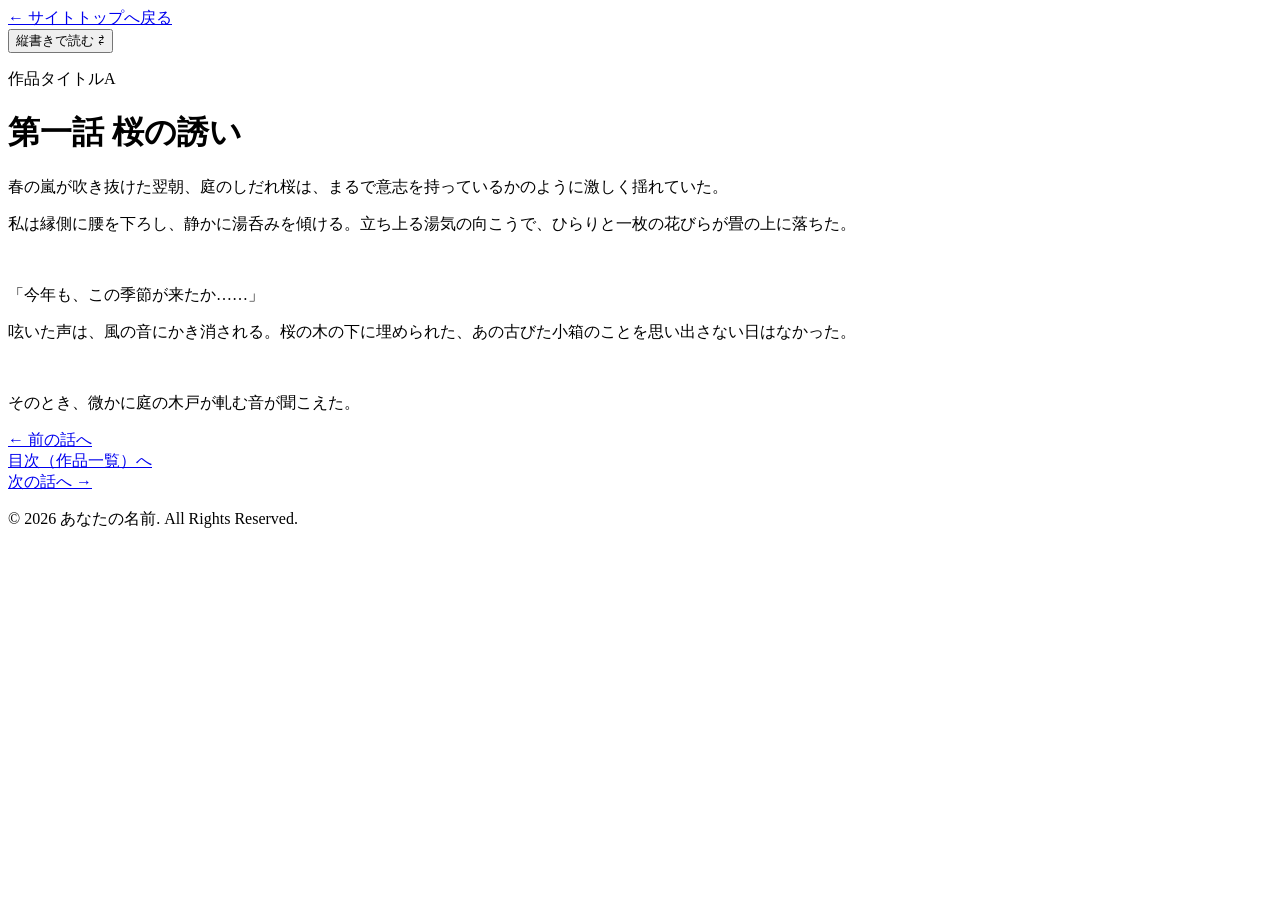
==== novel.html @ 6b66be98 "Create novel.html" ====
<!DOCTYPE html>
<html lang="ja">
<head>
    <meta charset="UTF-8">
    <meta name="viewport" content="width=device-width, initial-scale=1.0">
    <title>第一話 桜の誘い - 作品タイトルA</title>
    </head>
<body>

    <header class="novel-header">
        <div class="back-to-top">
            <a href="index.html">← サイトトップへ戻る</a>
        </div>
        <div class="toggle-mode-area">
            <button id="toggle-writing-mode" class="btn-toggle">縦書きで読む ⇄</button>
        </div>
    </header>

    <main class="novel-container">
        
        <header class="entry-header">
            <p class="series-title">作品タイトルA</p>
            <h1 class="episode-title">第一話 桜の誘い</h1>
        </header>

        <div id="novel-body" class="novel-wrapper horizontal-mode">
            
            <p>春の嵐が吹き抜けた翌朝、庭のしだれ桜は、まるで意志を持っているかのように激しく揺れていた。</p>
            <p>私は縁側に腰を下ろし、静かに湯呑みを傾ける。立ち上る湯気の向こうで、ひらりと一枚の花びらが畳の上に落ちた。</p>
            <br>
            <p>「今年も、この季節が来たか……」</p>
            <p>呟いた声は、風の音にかき消される。桜の木の下に埋められた、あの古びた小箱のことを思い出さない日はなかった。</p>
            <br>
            <p>そのとき、微かに庭の木戸が軋む音が聞こえた。</p>

        </div>

        <footer class="entry-footer">
            <nav class="episode-navigation">
                <div class="nav-prev"><a href="#">← 前の話へ</a></div>
                <div class="nav-index"><a href="index.html#works">目次（作品一覧）へ</a></div>
                <div class="nav-next"><a href="#">次の話へ →</a></div>
            </nav>
        </footer>

    </main>

    <footer class="site-footer">
        <p>&copy; 2026 あなたの名前. All Rights Reserved.</p>
    </footer>

</body>
</html>
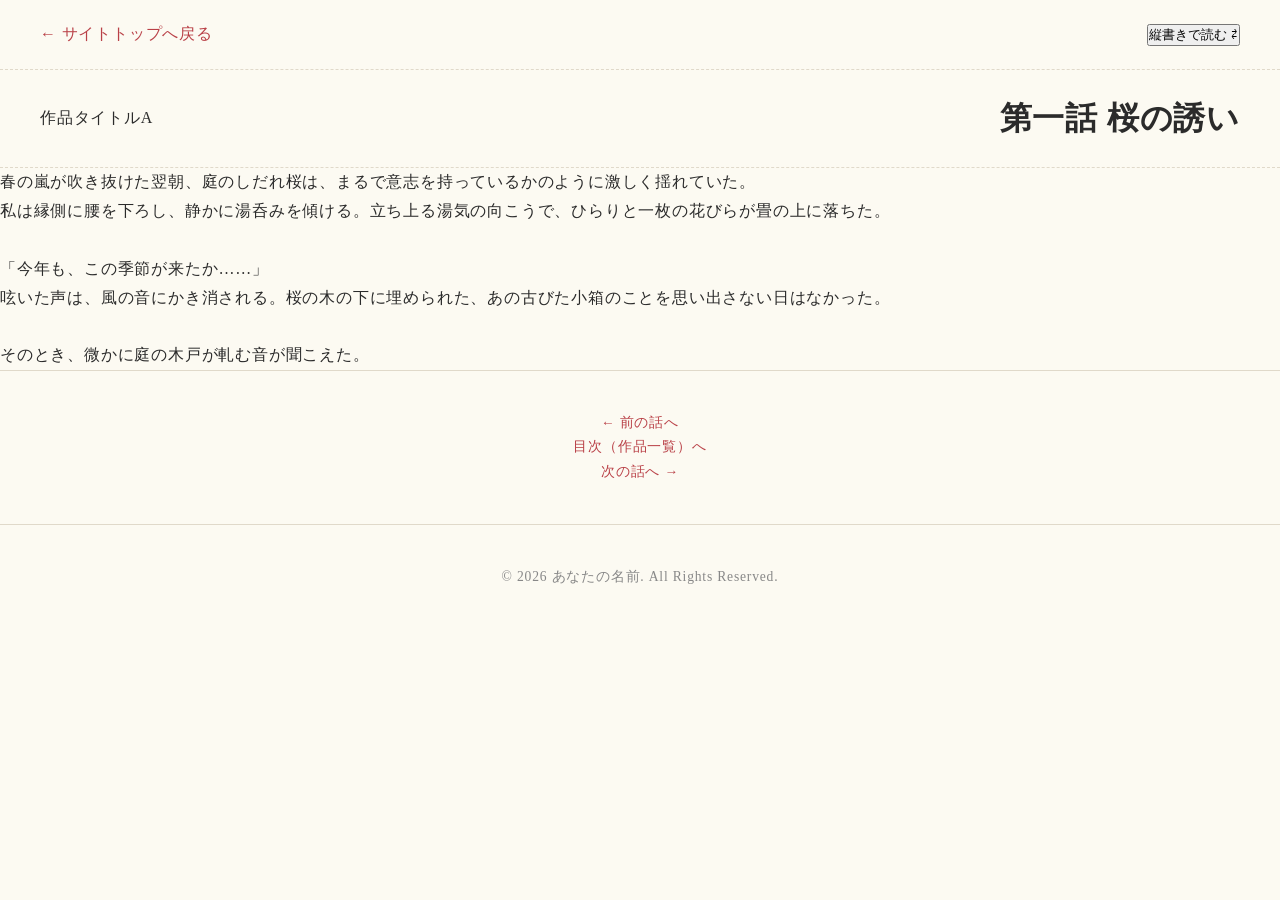
==== commit fb6ae66e: "Update novel.html" ====
--- a/novel.html
+++ b/novel.html
@@ -4,6 +4,7 @@
     <meta charset="UTF-8">
     <meta name="viewport" content="width=device-width, initial-scale=1.0">
     <title>第一話 桜の誘い - 作品タイトルA</title>
+    <link rel="stylesheet" href="style.css">
     </head>
 <body>
 
--- a/style.css
+++ b/style.css
@@ -0,0 +1,158 @@
+/* ==========================================================================
+   1. 共通設定と和風カラーの定義
+   ========================================================================== */
+:root {
+    /* 和風カラーパレット */
+    --bg-color: #fcfaf2;       /* 鳥の子色（とりのこいろ：温かみのある生成り） */
+    --text-color: #2b2b2b;     /* 墨色（真っ黒ではなく、目に優しい深いグレー） */
+    --cherry-pink: #fef4f4;    /* 桜色（薄いピンク・本文背景などのアクセント） */
+    --accent-red: #b94047;     /* 濃紅（こきくれない：引き締めの深い赤） */
+    --border-color: #e0d9ca;   /* 薄い和紙の境界線色 */
+}
+
+* {
+    box-sizing: border-box;
+    margin: 0;
+    padding: 0;
+}
+
+body {
+    background-color: var(--bg-color);
+    color: var(--text-color);
+    font-family: "Yu Mincho", "YuMincho", "Hiragino Mincho ProN", "MS Mincho", serif;
+    line-height: 1.8;
+    letter-spacing: 0.05em;
+}
+
+a {
+    color: var(--accent-red);
+    text-decoration: none;
+    transition: color 0.3s ease;
+}
+
+a:hover {
+    color: #7a1f24; /* ホバー時は少し暗い赤に */
+}
+
+/* ==========================================================================
+   2. ヘッダーのデザイン（和風ロゴ）
+   ========================================================================== */
+header {
+    display: flex;
+    justify-content: space-between;
+    align-items: center;
+    padding: 20px 40px;
+    border-bottom: 1px dashed var(--border-color);
+}
+
+.site-logo h1 {
+    font-size: 1.8rem;
+    font-weight: 700;
+    color: var(--accent-red);
+    /* ほんのり縦書きのエッセンスを感じさせる文字飾りの設定など */
+}
+
+.global-navigation ul {
+    display: flex;
+    list-style: none;
+    gap: 20px;
+}
+
+.global-navigation a {
+    font-size: 1rem;
+    font-weight: 600;
+}
+
+/* ==========================================================================
+   3. トップページ専用：メインビジュアル（桜の背景を想定）
+   ========================================================================== */
+.hero-section {
+    height: 60vh;
+    background-color: var(--cherry-pink); /* ひとまず淡い桜色、ここに後で画像を設定可 */
+    display: flex;
+    justify-content: center;
+    align-items: center;
+    text-align: center;
+    border-bottom: 1px solid var(--border-color);
+    position: relative;
+}
+
+/* 縦書きのキャッチコピー */
+.catchphrase {
+    writing-mode: vertical-rl;
+    font-size: 1.6rem;
+    line-height: 2;
+    height: 250px;
+    margin: 0 auto 20px auto;
+    font-weight: bold;
+}
+
+.btn-primary {
+    display: inline-block;
+    background-color: var(--accent-red);
+    color: #fff;
+    padding: 10px 30px;
+    border-radius: 2px;
+    font-weight: bold;
+    margin-top: 20px;
+}
+
+.btn-primary:hover {
+    color: #fff;
+    background-color: #7a1f24;
+}
+
+/* ==========================================================================
+   4. トップページ専用：作品一覧（和紙カード風）
+   ========================================================================== */
+.works-section, .news-section, .profile-section {
+    max-width: 900px;
+    margin: 60px auto;
+    padding: 0 20px;
+}
+
+h2 {
+    font-size: 1.4rem;
+    border-left: 4px solid var(--accent-red);
+    padding-left: 10px;
+    margin-bottom: 30px;
+}
+
+.works-grid {
+    display: grid;
+    grid-template-columns: repeat(auto-fit, minmax(300px, 1fr));
+    gap: 30px;
+}
+
+.work-card {
+    background: #fff;
+    border: 1px solid var(--border-color);
+    padding: 25px;
+    box-shadow: 2px 2px 5px rgba(0,0,0,0.02);
+}
+
+.work-card h3 {
+    margin-bottom: 10px;
+}
+
+.work-genre {
+    font-size: 0.85rem;
+    color: #666;
+    margin-bottom: 15px;
+}
+
+.work-story {
+    font-size: 0.95rem;
+    margin-bottom: 20px;
+}
+
+/* ==========================================================================
+   5. フッター
+   ========================================================================== */
+footer {
+    text-align: center;
+    padding: 40px 20px;
+    font-size: 0.85rem;
+    color: #888;
+    border-top: 1px solid var(--border-color);
+}
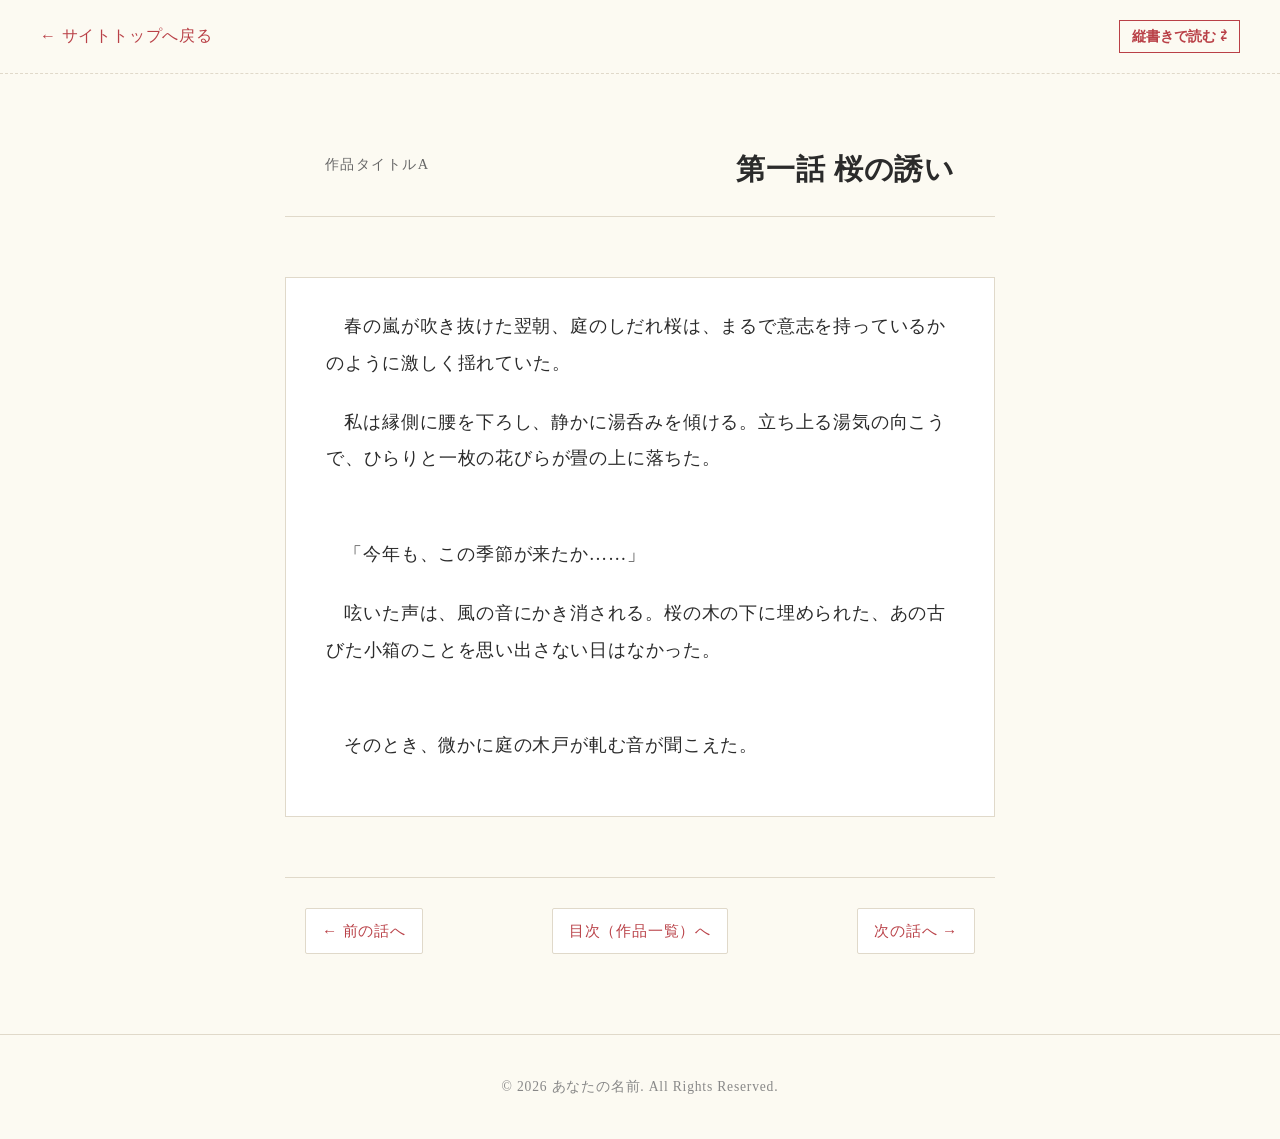
==== commit e2288516: "Add script tag for external JavaScript file" ====
--- a/novel.html
+++ b/novel.html
@@ -50,5 +50,7 @@
         <p>&copy; 2026 あなたの名前. All Rights Reserved.</p>
     </footer>
 
+    <script src="script.js"></script>
+
 </body>
 </html>
--- a/style.css
+++ b/style.css
@@ -147,6 +147,140 @@
 }
 
 /* ==========================================================================
+   6. 本文ページ（novel.html）専用デザイン
+   ========================================================================== */
+
+/* 小説全体のコンテナ */
+.novel-container {
+    max-width: 760px; /* 横書き時に目が疲れない、最適な一行の長さを確保 */
+    margin: 40px auto;
+    padding: 0 25px;
+}
+
+/* 作品タイトル・話数ヘッダー */
+.entry-header {
+    text-align: center;
+    margin-bottom: 60px;
+    border-bottom: 1px solid var(--border-color);
+    padding-bottom: 20px;
+}
+
+.series-title {
+    font-size: 0.9rem;
+    color: #666;
+    letter-spacing: 0.1em;
+}
+
+.episode-title {
+    font-size: 1.8rem;
+    font-weight: bold;
+    margin-top: 10px;
+    color: var(--text-color);
+}
+
+/* --------------------------------------------------------------------------
+   小説本文のエリア（デフォルト：横書きモード）
+   -------------------------------------------------------------------------- */
+.novel-wrapper.horizontal-mode {
+    font-size: 1.15rem;       /* 一般的なWEB小説より少し大きめで読みやすく */
+    line-height: 2.0;         /* 行間をゆったり空けて風情を出す */
+    color: var(--text-color);
+    margin-bottom: 80px;
+   margin: 40px auto;
+    padding: 30px 40px;          /* 上下30px、左右40pxのゆったりとした余白 */
+    background-color: #fff;       /* 読書エリアを和紙の1ページのように見せる */
+    border: 1px solid var(--border-color);
+}
+
+/* ==========================================================================
+   7. 縦書きモード（vertical-mode）のスタイル
+   ========================================================================== */
+
+.novel-wrapper.vertical-mode {
+    writing-mode: vertical-rl;   /* 文字を縦書き、行を右から左へ */
+    font-size: 1.15rem;
+    line-height: 2.4;            /* 縦書きは横書きより少し広めの行間が美しい */
+    
+    /* 全方向の余白設定 */
+    height: 65vh;                /* 縦書きの「高さ」を固定して、はみ出た分を横スクロールに */
+    margin: 40px auto;
+    padding: 30px 40px;          /* 上下30px、左右40pxのゆったりとした余白 */
+    background-color: #fff;       /* 読書エリアを和紙の1ページのように見せる */
+    border: 1px solid var(--border-color);
+    
+    /* 横スクロールの設定 */
+    overflow-x: auto;
+    overflow-y: hidden;
+    -webkit-overflow-scrolling: touch; /* スマホでのスクロールを滑らかに */
+}
+
+/* 縦書き時の段落設定 */
+.novel-wrapper.vertical-mode p {
+    margin-left: 1.5em;          /* 行と行の間隔（縦書きなので「左側」に余白をあける） */
+    margin-bottom: 0;            /* 横書き用の下余白をリセット */
+    text-indent: 1em;            /* 縦書きでも行頭の一文字下げを維持 */
+}
+
+/* 小説の各段落の間隔 */
+.novel-wrapper.horizontal-mode p {
+    margin-bottom: 1.2em;     /* 段落ごとの空間を均等に */
+    text-indent: 1em;          /* 日本語の小説の基本：行頭の一文字下げ */
+}
+
+/* セリフ（「 ）から始まる行は一文字下げを解除する */
+.novel-wrapper.horizontal-mode p:has(> text), 
+.novel-wrapper.horizontal-mode p {
+    /* 最初が「 の場合は字下げしないための調整（JS併用が確実ですがCSSでも意識） */
+}
+
+/* --------------------------------------------------------------------------
+   ナビゲーション（前へ・目次・次へ）
+   -------------------------------------------------------------------------- */
+.entry-footer {
+    margin-top: 60px;
+    padding-top: 30px;
+    border-top: 1px solid var(--border-color);
+}
+
+.episode-navigation {
+    display: flex;
+    justify-content: space-between;
+    align-items: center;
+}
+
+.episode-navigation div a {
+    display: inline-block;
+    padding: 8px 16px;
+    border: 1px solid var(--border-color);
+    background-color: #fff;
+    font-size: 0.95rem;
+    border-radius: 2px;
+}
+
+.episode-navigation div a:hover {
+    background-color: var(--cherry-pink);
+    border-color: var(--accent-red);
+}
+
+/* 切り替えボタンの装飾 */
+.btn-toggle {
+    background-color: transparent;
+    border: 1px solid var(--accent-red);
+    color: var(--accent-red);
+    padding: 6px 12px;
+    cursor: pointer;
+    font-family: inherit;
+    font-size: 0.9rem;
+    font-weight: bold;
+    transition: all 0.3s ease;
+}
+
+.btn-toggle:hover {
+    background-color: var(--accent-red);
+    color: #fff;
+}
+
+/* ==========================================================================
    5. フッター
    ========================================================================== */
 footer {
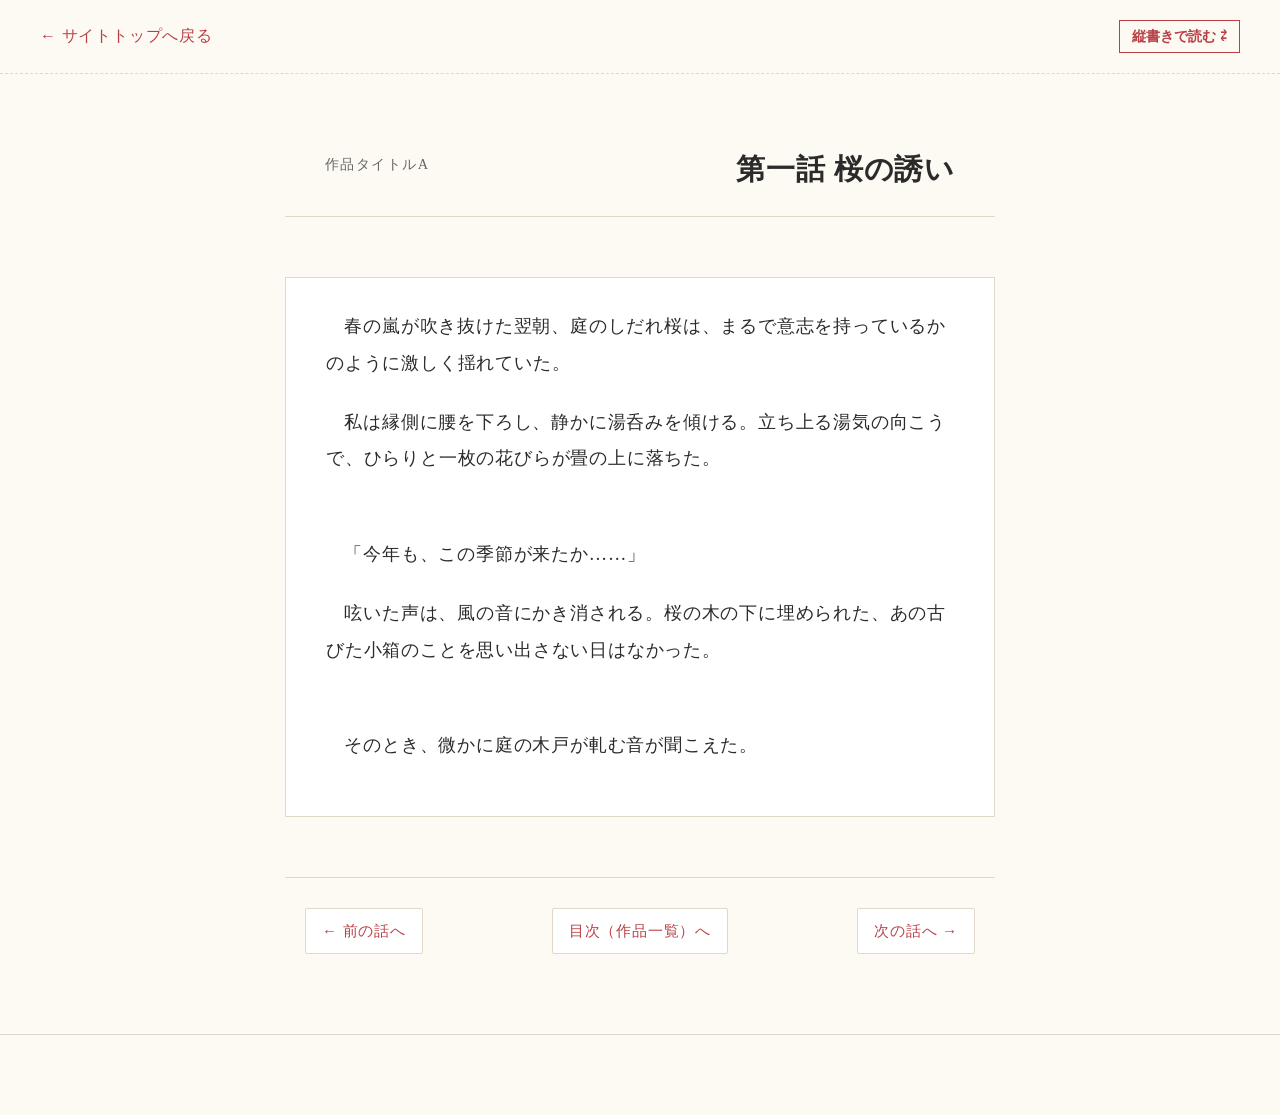
==== commit 93e19844: "Comment out copyright notice in footer Comment out copyright paragraph in footer" ====
--- a/novel.html
+++ b/novel.html
@@ -47,7 +47,7 @@
     </main>
 
     <footer class="site-footer">
-        <p>&copy; 2026 あなたの名前. All Rights Reserved.</p>
+        <!-- <p>&copy; 2026 あなたの名前. All Rights Reserved.</p> -->
     </footer>
 
     <script src="script.js"></script>
